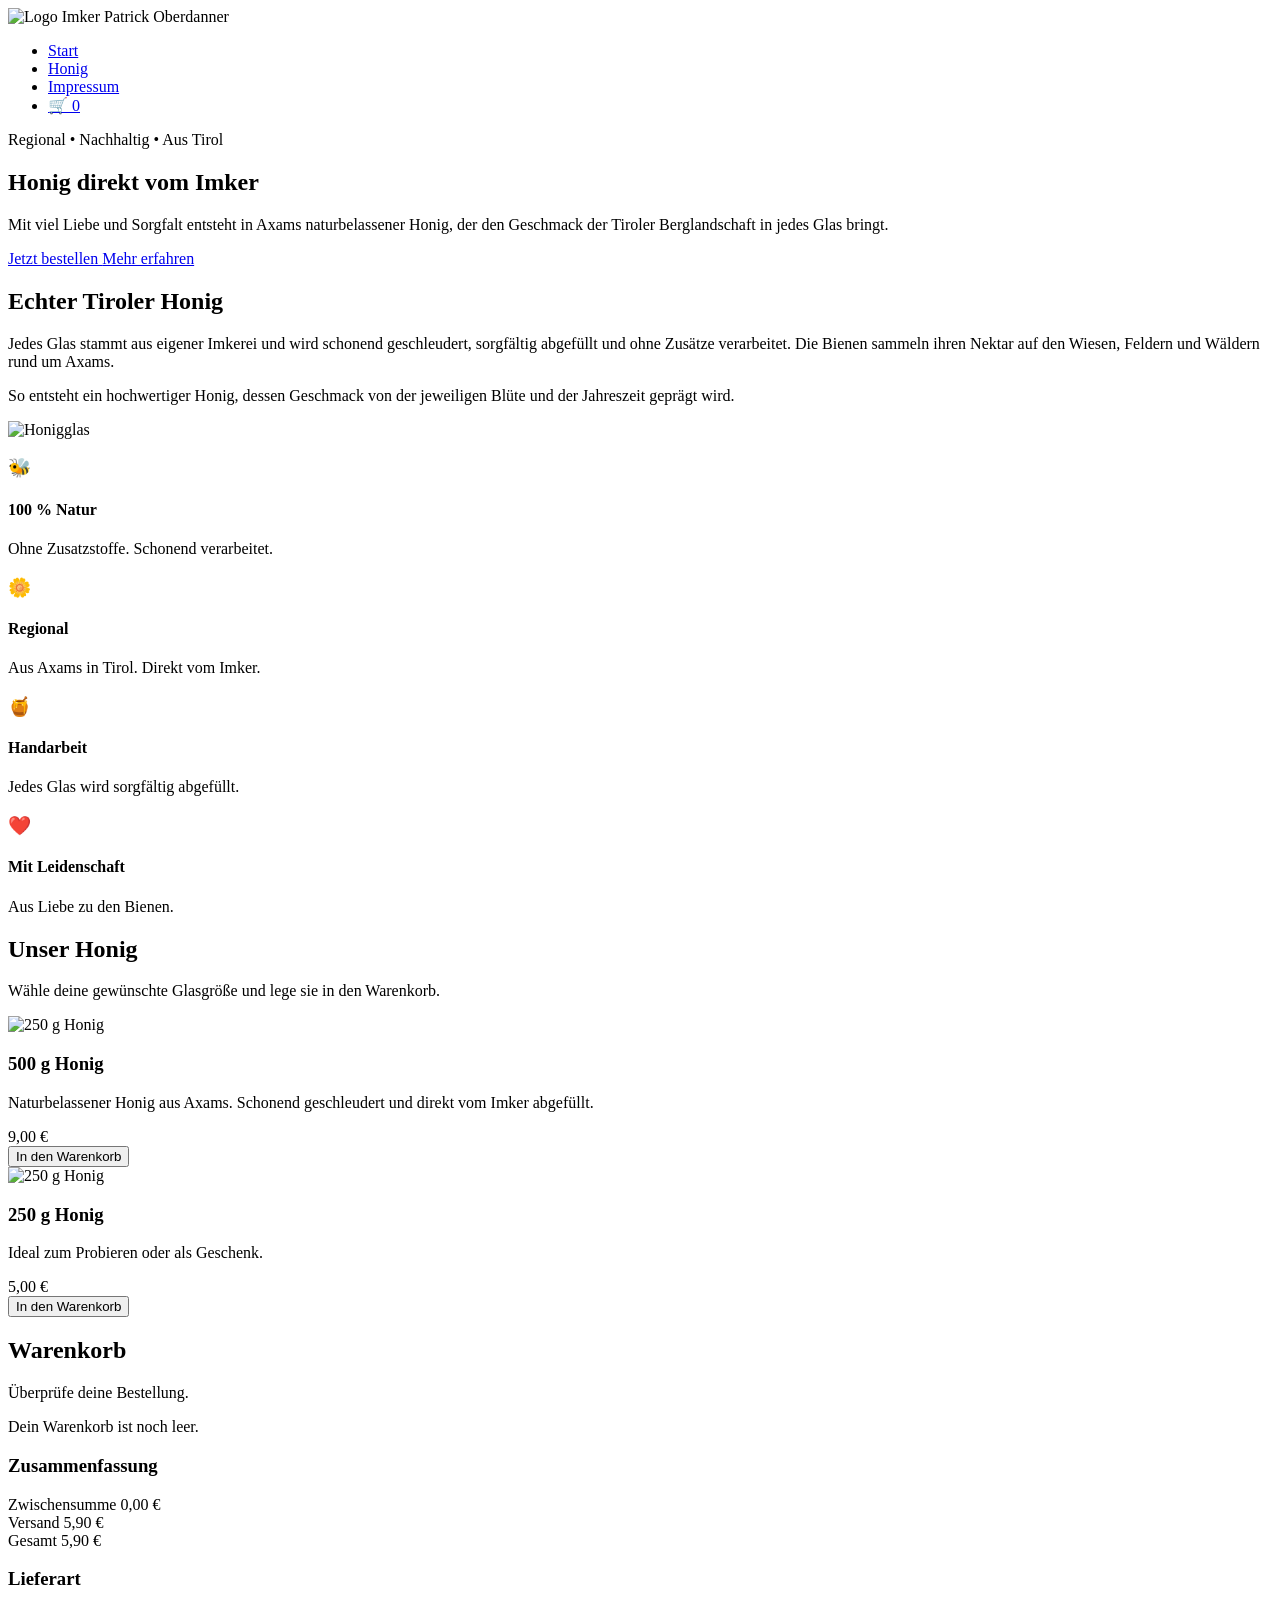
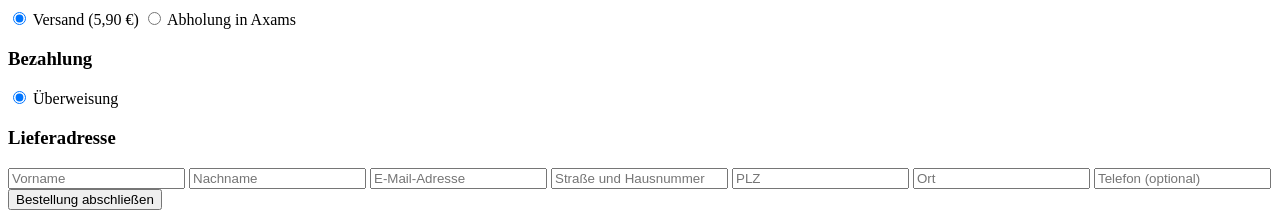
==== index.html @ cc9adbf2 "Create index.html" ====
<!DOCTYPE html>
<html lang="de">

<head>

    <meta charset="UTF-8">
    <meta name="viewport" content="width=device-width, initial-scale=1.0">

    <title>Imker Patrick Oberdanner | Regionaler Honig aus Axams</title>

    <meta name="description"
        content="Regional produzierter Honig aus Axams in Tirol. Direkt vom Imker Patrick Oberdanner. Frühtracht, Sommerhonig und saisonale Spezialitäten.">

    <meta name="keywords" content="Honig Tirol, Imker Axams, Honig kaufen, Regionaler Honig, Imker Patrick Oberdanner">

    <meta name="author" content="Patrick Oberdanner">

    <meta property="og:title" content="Imker Patrick Oberdanner">

    <meta property="og:description" content="Regionaler Honig aus Tirol">

    <meta property="og:type" content="website">

    <meta property="og:image" content="img/social.jpg">

    <meta property="og:url" content="https://www.deine-domain.at">

    <link rel="preconnect" href="https://fonts.googleapis.com">

    <link rel="preconnect" href="https://fonts.gstatic.com" crossorigin>

    <link
        href="https://fonts.googleapis.com/css2?family=Playfair+Display:wght@600;700&family=Inter:wght@300;400;500;600&display=swap"
        rel="stylesheet">

    <link rel="stylesheet" href="css/style.css">

    <link rel="icon" href="img/favicon.png">

</head>

<script src="js/app.js"></script>

<body>
    <script src="js/app.js"></script>

    <header class="header">

        <nav class="navbar">

            <div class="logo">

                <img src="img/Dummyimage.jpeg" alt="Logo">

                <span>Imker Patrick Oberdanner</span>

            </div>

            <ul class="nav-links">

                <li><a href="#home" class="jumper" >Start</a></li>

                <li><a href="#products" class="jumper">Honig</a></li>
                <li><a href="impressum.html" class="jumper">Impressum</a></li> 

                <li>

                    <a class="cart-button" href="#cart">

                        🛒

                        <span id="cartCount">
                            0
                        </span>

                    </a>

                </li>

            </ul>

        </nav>

    </header>

    <section id="home" class="hero">

        <div class="hero-overlay">

            <div class="hero-content">

                <p class="hero-subtitle">

                    Regional • Nachhaltig • Aus Tirol

                </p>

                <h1>

                    Honig direkt vom Imker

                </h1>

                <p class="hero-text">

                    Mit viel Liebe und Sorgfalt entsteht in Axams naturbelassener Honig,
                    der den Geschmack der Tiroler Berglandschaft in jedes Glas bringt.

                </p>

                <div class="hero-buttons">

                    <a href="#products" class="btn-primary">

                        Jetzt bestellen

                    </a>

                    <a href="#real" class="btn-secondary">

                        Mehr erfahren

                    </a>

                </div>

            </div>

        </div>

    </section>

    <section class="intro" id="real">

        <div class="container">

            <div class="intro-grid">

                <div>

                    <h2>

                        Echter Tiroler Honig

                    </h2>

                    <p>

                        Jedes Glas stammt aus eigener Imkerei und wird schonend geschleudert,
                        sorgfältig abgefüllt und ohne Zusätze verarbeitet.

                        Die Bienen sammeln ihren Nektar auf den Wiesen,
                        Feldern und Wäldern rund um Axams.

                    </p>

                    <p>

                        So entsteht ein hochwertiger Honig,
                        dessen Geschmack von der jeweiligen Blüte und der Jahreszeit geprägt wird.

                    </p>

                </div>

                <div class="intro-image">

                    <img src="img/Dummyimage.jpeg" alt="Honigglas">

                </div>

            </div>

        </div>

    </section>

    <section class="facts">

        <div class="container">

            <div class="fact-grid">

                <div class="fact-card">

                    <h3>

                        🐝

                    </h3>

                    <h4>

                        100 % Natur

                    </h4>

                    <p>

                        Ohne Zusatzstoffe.

                        Schonend verarbeitet.

                    </p>

                </div>

                <div class="fact-card">

                    <h3>

                        🌼

                    </h3>

                    <h4>

                        Regional

                    </h4>

                    <p>

                        Aus Axams in Tirol.

                        Direkt vom Imker.

                    </p>

                </div>

                <div class="fact-card">

                    <h3>

                        🍯

                    </h3>

                    <h4>

                        Handarbeit

                    </h4>

                    <p>

                        Jedes Glas wird sorgfältig abgefüllt.

                    </p>

                </div>

                <div class="fact-card">

                    <h3>

                        ❤️

                    </h3>

                    <h4>

                        Mit Leidenschaft

                    </h4>

                    <p>

                        Aus Liebe zu den Bienen.

                    </p>

                </div>

            </div>

        </div>

    </section>

    <!-- ===========================================================
     PRODUKTE
=========================================================== -->

    <section id="products" class="products">

        <div class="container">

            <h2>

                Unser Honig

            </h2>

            <p class="section-intro">

                Wähle deine gewünschte Glasgröße und lege sie in den Warenkorb.

            </p>

            <div class="product-grid">
                <!-- ==========================
             Produkt 500 g
        =========================== -->

                <article class="product-card">

                    <div class="product-image">

                        <img src="img/Dummyimage.jpeg" alt="250 g Honig">

                    </div>

                    <div class="product-content">

                        <h3>500 g Honig</h3>

                        <p class="product-description">
                            Naturbelassener Honig aus Axams.
                            Schonend geschleudert und direkt vom Imker abgefüllt.
                        </p>

                        <div class="product-price">

                            <span class="price">
                                9,00 €
                            </span>

                        </div>

                        <button class="add-to-cart" data-name="Honig 500 g" data-price="8.50">

                            In den Warenkorb

                        </button>

                    </div>

                </article>


                <!-- ==========================
             Produkt 250 g
        =========================== -->

                <article class="product-card">

                    <div class="product-image">

                        <img src="img/Dummyimage.jpeg" alt="250 g Honig">

                    </div>

                    <div class="product-content">

                        <h3>250 g Honig</h3>

                        <p class="product-description">
                            Ideal zum Probieren oder als Geschenk.
                        </p>

                        <div class="product-price">

                            <span class="price">

                                5,00 €

                            </span>

                        </div>

                        <button class="add-to-cart" data-name="Honig 250 g" data-price="5.20">

                            In den Warenkorb

                        </button>

                    </div>

                </article>

            </div>

        </div>

    </section>


    <!-- ===========================================================
     WARENKORB
=========================================================== -->

    <section id="cart" class="cart-section">

        <div class="container">

            <h2>

                Warenkorb

            </h2>

            <p class="section-intro">

                Überprüfe deine Bestellung.

            </p>

            <div class="cart-wrapper">

                <div class="cart-items" id="cartItems">

                    <p class="empty-cart">

                        Dein Warenkorb ist noch leer.

                    </p>

                </div>


                <div class="cart-summary">

                    <h3>

                        Zusammenfassung

                    </h3>

                    <div class="summary-row">

                        <span>

                            Zwischensumme

                        </span>

                        <span id="subtotal">

                            0,00 €

                        </span>

                    </div>

                    <div class="summary-row">

                        <span>

                            Versand

                        </span>

                        <span id="shipping">

                            5,90 €

                        </span>

                    </div>

                    <div class="summary-row total">

                        <span>

                            Gesamt

                        </span>

                        <span id="total">

                            5,90 €

                        </span>

                    </div>

                    <div class="shipping-option">

                        <h3>

                            Lieferart

                        </h3>

                        <label>

                            <input type="radio" name="delivery" value="shipping" checked>

                            Versand (5,90 €)

                        </label>

                        <label>

                            <input type="radio" name="delivery" value="pickup">

                            Abholung in Axams

                        </label>

                    </div>

                    <div class="payment-option">

                        <h3>

                            Bezahlung

                        </h3>

                        <label>

                            <input type="radio" name="payment" value="banktransfer" checked>

                            Überweisung

                        </label>
                    </div>

                    </p>

                </div>

            </div>

        </div>

        </div>

    </section>

    <section id="checkout" class="checkout-section">

        <div class="container">

            <div class="checkout-grid">


                <!-- Kundendaten -->

                <div class="checkout-form">

                    <h3>
                        Lieferadresse
                    </h3>


                    <form id="orderForm" action="https://formspree.io/f/mbdnwdbd" method="POST">

                        
                        <input type="text" name="firstname" placeholder="Vorname" required>


                        <input type="text" name="lastname" placeholder="Nachname" required>


                        <input type="email" name="email" placeholder="E-Mail-Adresse" required>


                        <input type="text" name="street" placeholder="Straße und Hausnummer" required>


                        <input type="text" name="zip" placeholder="PLZ" required>


                        <input type="text" name="city" placeholder="Ort" required>


                        <input type="tel" name="phone" placeholder="Telefon (optional)">

                        <input type="hidden" id="orderData" name="order">

                        <input type="hidden" id="orderTotal" name="total">

                        <input type="hidden" id="orderPayment" name="OrderPayment">

                        <input type="hidden" id="orderShipping" name="OrderShipping">

                        <button type="submit" id="checkoutButton" class="checkout-button">

                            Bestellung abschließen

                        </button>

                    </form>

                </div>

            </div>

        </div>

    </section>
</body>
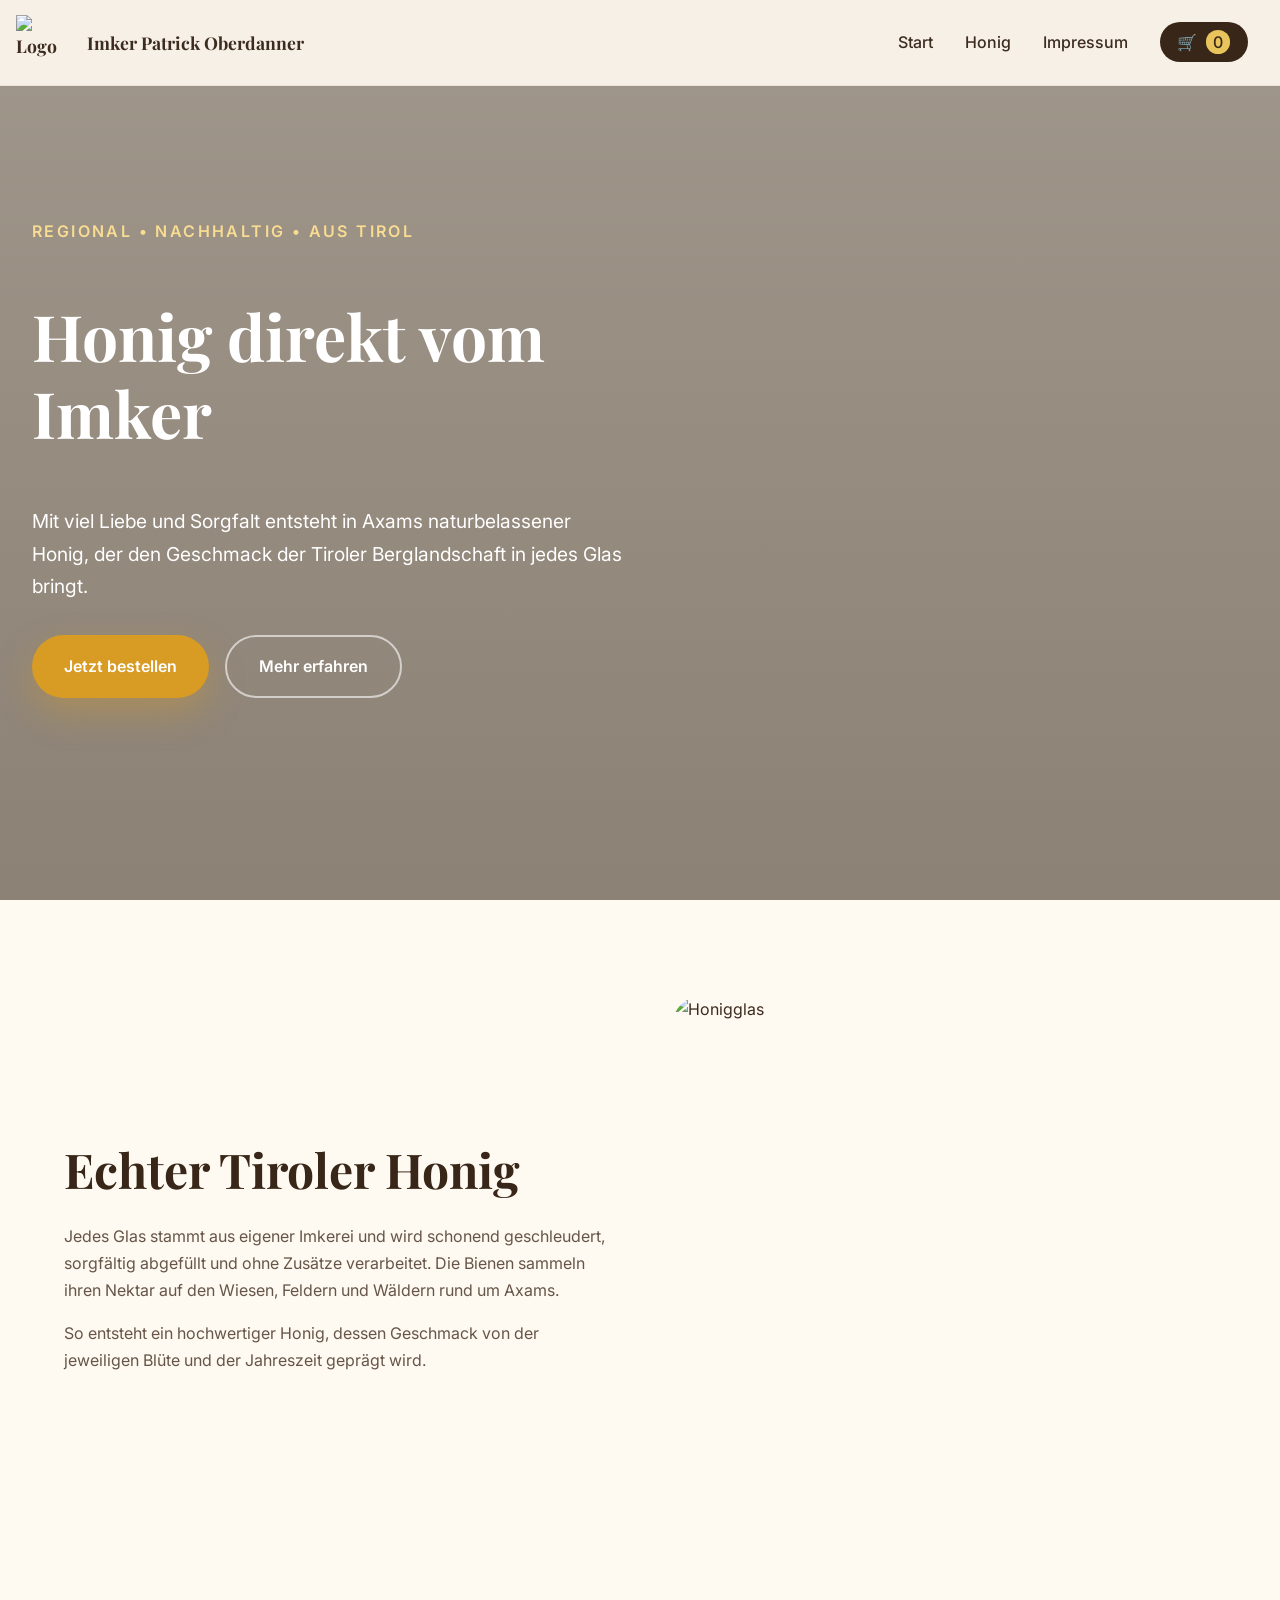
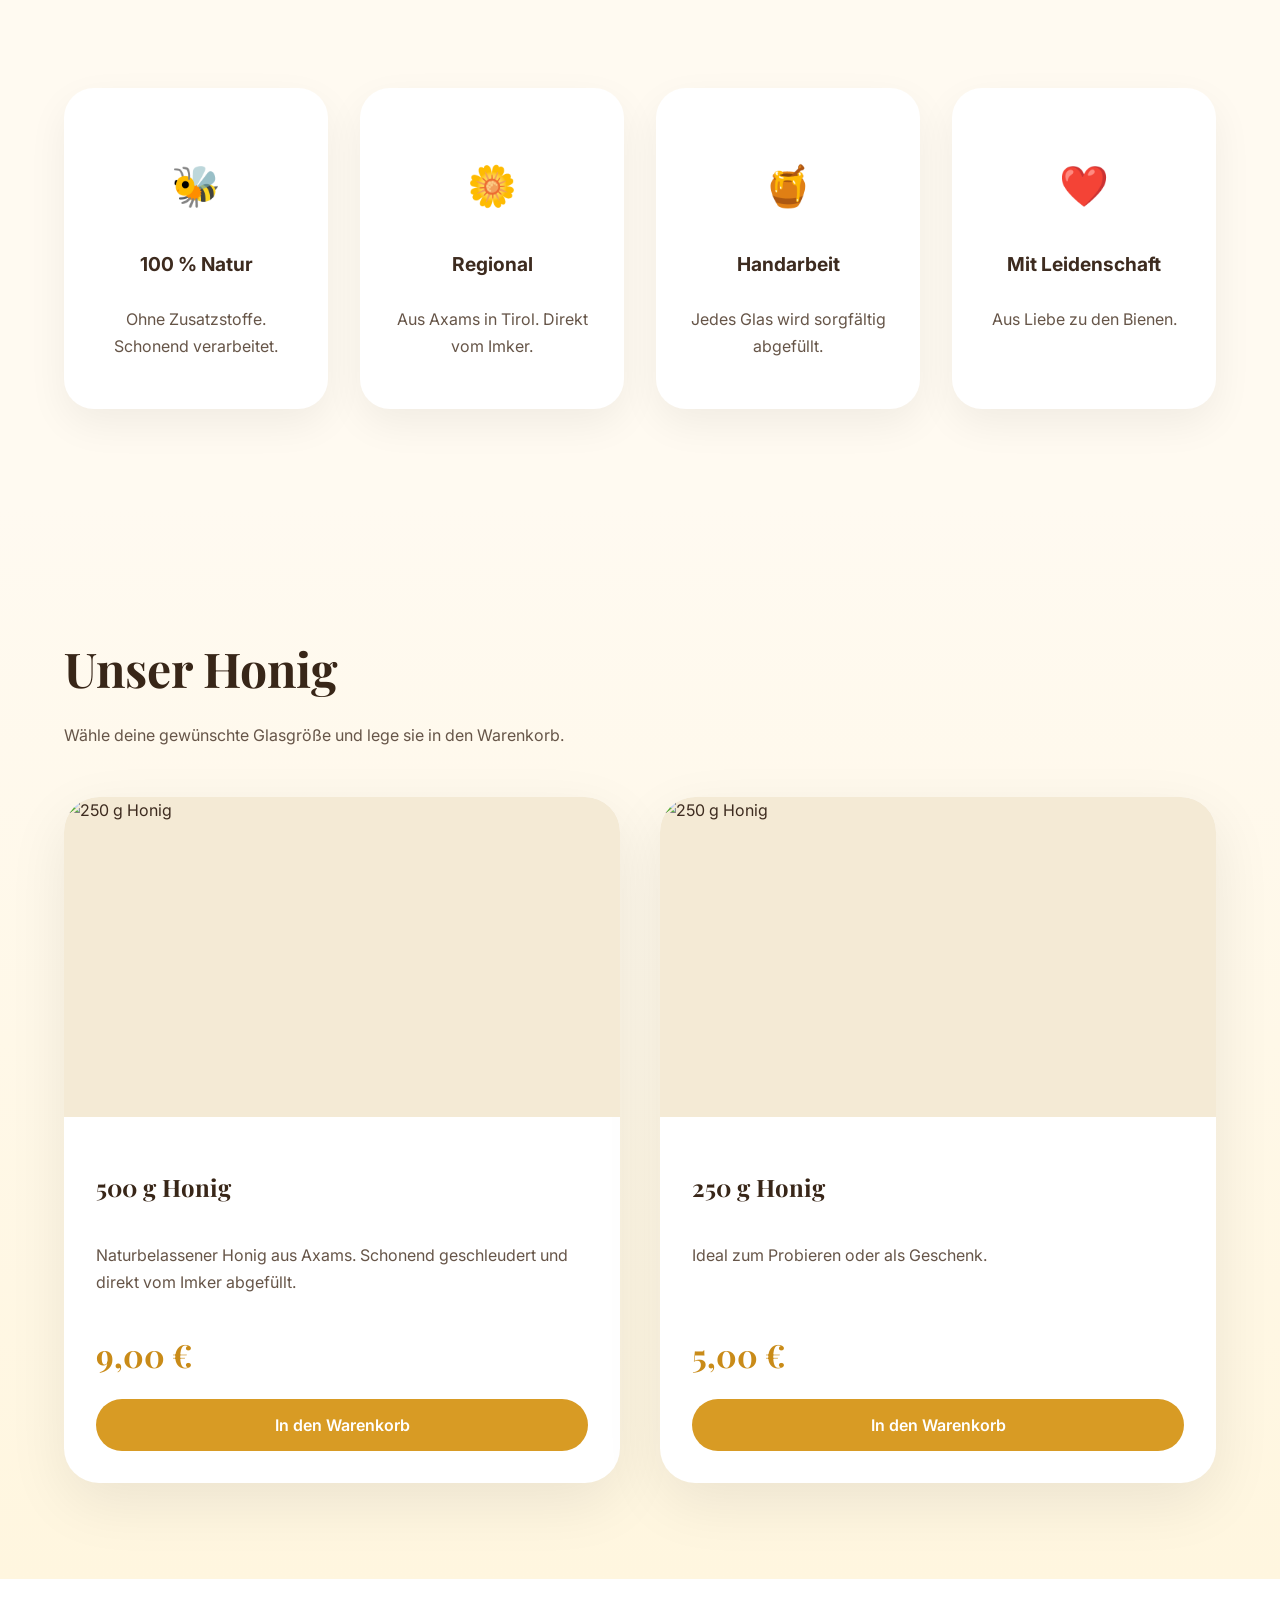
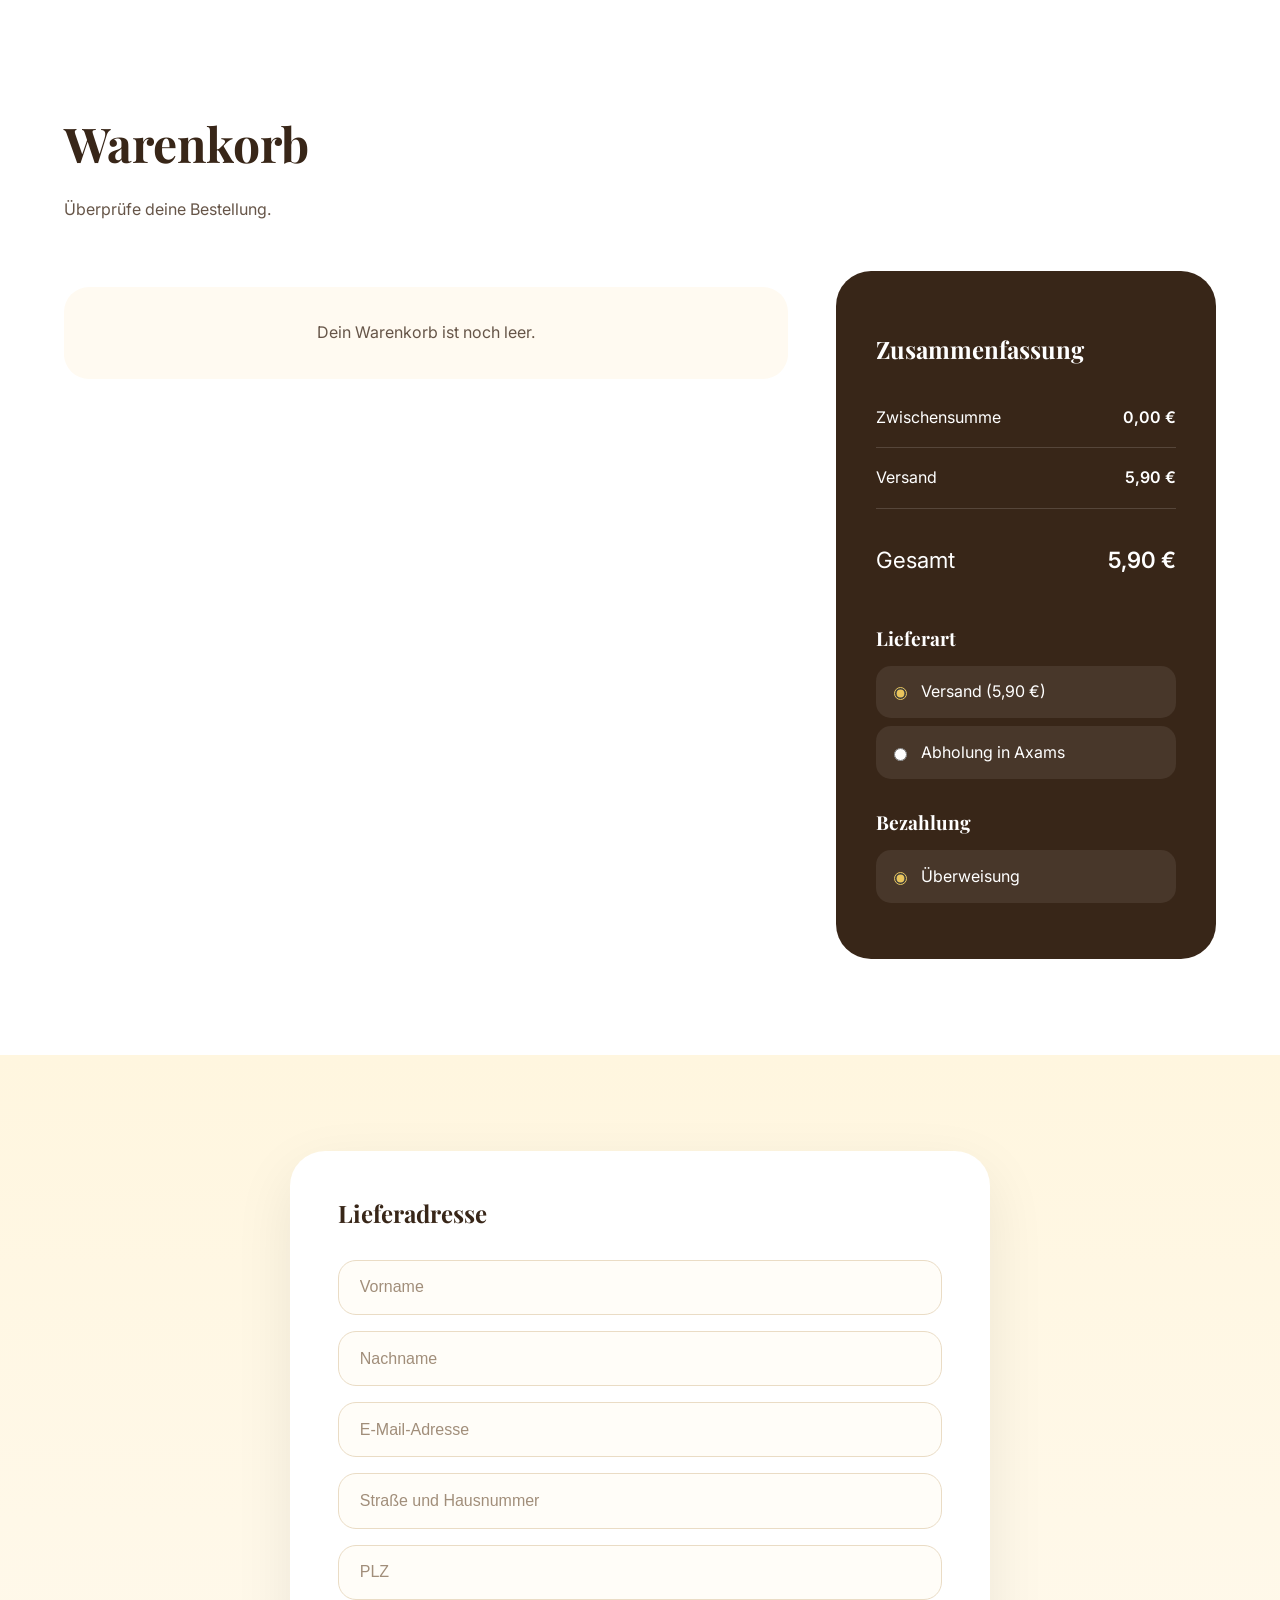
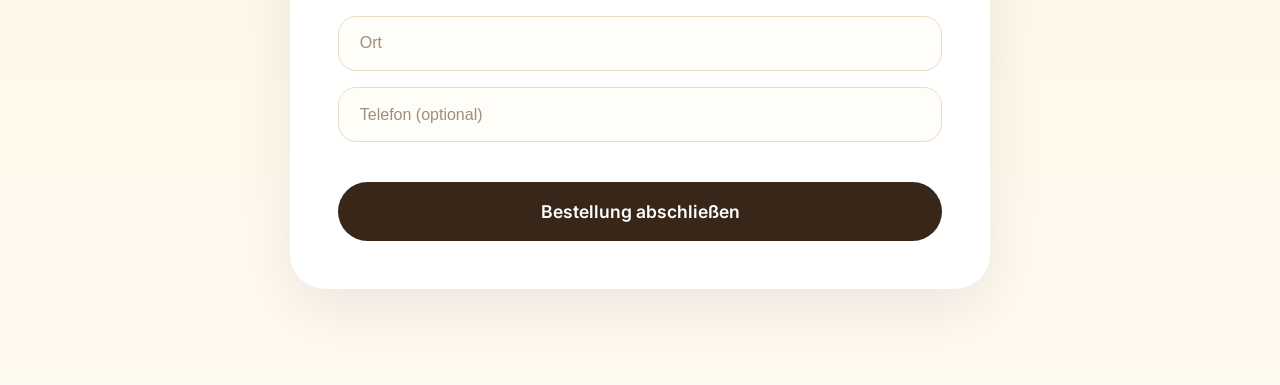
==== commit b87b65e0: "Update index.html" ====
--- a/index.html
+++ b/index.html
@@ -21,7 +21,7 @@
 
     <meta property="og:type" content="website">
 
-    <meta property="og:image" content="img/social.jpg">
+    <meta property="og:image" content="social.jpg">
 
     <meta property="og:url" content="https://www.deine-domain.at">
 
@@ -33,16 +33,14 @@
         href="https://fonts.googleapis.com/css2?family=Playfair+Display:wght@600;700&family=Inter:wght@300;400;500;600&display=swap"
         rel="stylesheet">
 
-    <link rel="stylesheet" href="css/style.css">
-
-    <link rel="icon" href="img/favicon.png">
+    <link rel="stylesheet" href="style.css">
+
+    <link rel="icon" href="favicon.png">
 
 </head>
-
-<script src="js/app.js"></script>
-
+    
 <body>
-    <script src="js/app.js"></script>
+    <script src="app.js"></script>
 
     <header class="header">
 
@@ -50,7 +48,7 @@
 
             <div class="logo">
 
-                <img src="img/Dummyimage.jpeg" alt="Logo">
+                <img src="Dummyimage.jpeg" alt="Logo">
 
                 <span>Imker Patrick Oberdanner</span>
 
@@ -165,7 +163,7 @@
 
                 <div class="intro-image">
 
-                    <img src="img/Dummyimage.jpeg" alt="Honigglas">
+                    <img src="Dummyimage.jpeg" alt="Honigglas">
 
                 </div>
 
@@ -308,7 +306,7 @@
 
                     <div class="product-image">
 
-                        <img src="img/Dummyimage.jpeg" alt="250 g Honig">
+                        <img src="Dummyimage.jpeg" alt="250 g Honig">
 
                     </div>
 
@@ -348,7 +346,7 @@
 
                     <div class="product-image">
 
-                        <img src="img/Dummyimage.jpeg" alt="250 g Honig">
+                        <img src="Dummyimage.jpeg" alt="250 g Honig">
 
                     </div>
 
--- a/style.css
+++ b/style.css
@@ -0,0 +1,1940 @@
+/* ==========================================================
+   IMKER PATRICK OBERDANNER
+   Premium Honey Design
+========================================================== */
+
+
+/* ==========================
+   RESET
+========================== */
+
+*,
+*::before,
+*::after {
+    box-sizing: border-box;
+}
+
+
+html {
+    scroll-behavior: smooth;
+}
+
+
+body {
+
+    margin:0;
+
+    background:#fffaf1;
+
+    color:#3d2b1f;
+
+    font-family:"Inter", sans-serif;
+
+    line-height:1.7;
+
+}
+
+
+
+img {
+
+    max-width:100%;
+
+    display:block;
+
+}
+
+
+
+button {
+
+    font-family:inherit;
+
+}
+
+
+
+a {
+
+    color:inherit;
+
+    text-decoration:none;
+
+}
+
+
+
+/* ==========================
+   CONTAINER
+========================== */
+
+
+.container {
+
+    width:min(1200px, 90%);
+
+    margin:auto;
+
+}
+
+
+
+/* ==========================
+   TYPOGRAPHY
+========================== */
+
+
+h1,
+h2,
+h3 {
+
+    font-family:
+    "Playfair Display",
+    serif;
+
+    color:#382618;
+
+    line-height:1.2;
+
+}
+
+
+h1 {
+
+    font-size:
+    clamp(2.8rem,5vw,5rem);
+
+}
+
+
+
+h2 {
+
+    font-size:
+    clamp(2rem,4vw,3rem);
+
+    margin-bottom:1.5rem;
+
+}
+
+
+
+h3 {
+
+    font-size:1.5rem;
+
+}
+
+
+
+p {
+
+    color:#665548;
+
+}
+
+
+
+/* ==========================
+   HEADER
+========================== */
+
+
+.header {
+
+    position:fixed;
+
+    top:0;
+
+    left:0;
+
+    right:0;
+
+    z-index:1000;
+
+
+    background:
+    rgba(255,250,241,.9);
+
+
+    backdrop-filter:
+    blur(12px);
+
+
+    border-bottom:
+    1px solid rgba(0,0,0,.05);
+
+}
+
+
+
+.navbar {
+
+    height:85px;
+
+    display:flex;
+
+    justify-content:space-between;
+
+    align-items:center;
+
+}
+
+
+
+.logo {
+
+    display:flex;
+
+    align-items:center;
+
+    gap:1rem;
+
+    font-family:
+    "Playfair Display",
+    serif;
+
+    font-weight:700;
+
+    font-size:1.1rem;
+
+    padding-left: 1rem;
+
+}
+
+
+
+.logo img {
+
+    width:55px;
+
+    height:55px;
+
+    object-fit:contain;
+
+}
+
+
+
+.nav-links {
+
+    list-style:none;
+
+    display:flex;
+
+    align-items:center;
+
+    gap:2rem;
+
+    padding-right:2rem;
+
+}
+
+
+
+.nav-links a {
+
+    transition:.25s;
+
+    font-weight:500;
+
+}
+
+
+
+.nav-links a:hover {
+
+    color:#c98b18;
+
+}
+
+
+
+/* Warenkorb oben */
+
+
+.cart-button {
+
+    background:#382618;
+
+    color:white!important;
+
+    padding:.6rem 1.1rem;
+
+    border-radius:999px;
+
+}
+
+
+
+#cartCount {
+
+    background:#e9c45d;
+
+    color:#382618;
+
+    padding:.1rem .45rem;
+
+    border-radius:50%;
+
+    margin-left:.3rem;
+
+}
+
+
+
+/* ==========================
+   HERO
+========================== */
+
+
+.hero {
+
+    min-height:100vh;
+
+    display:flex;
+
+    align-items:center;
+
+
+    background:
+
+    linear-gradient(
+        rgba(45,30,15,.45),
+        rgba(45,30,15,.55)
+    ),
+
+    url("../img/Dummyimage.jpeg");
+
+
+    background-size:cover;
+
+    background-position:center;
+
+
+}
+
+
+
+.hero-content {
+
+    max-width:700px;
+
+    padding-top:90px;
+
+}
+
+
+
+.hero-subtitle {
+
+    color:#f8dc91;
+
+    text-transform:uppercase;
+
+    letter-spacing:.15em;
+
+    font-weight:600;
+
+}
+
+
+
+.hero h1 {
+
+    color:white;
+
+}
+
+
+
+.hero-text {
+
+    color:white;
+
+    font-size:1.2rem;
+
+    max-width:600px;
+
+}
+
+
+
+.hero-buttons {
+
+    display:flex;
+
+    gap:1rem;
+
+    margin-top:2rem;
+
+    flex-wrap:wrap;
+
+}
+
+
+
+/* ==========================
+   BUTTONS
+========================== */
+
+
+.btn-primary,
+.btn-secondary {
+
+
+    display:inline-flex;
+
+    justify-content:center;
+
+    align-items:center;
+
+
+    padding:1rem 2rem;
+
+
+    border-radius:999px;
+
+
+    font-weight:600;
+
+
+    transition:.3s;
+
+
+}
+
+
+
+.btn-primary {
+
+
+    background:#d89b24;
+
+    color:white;
+
+
+    box-shadow:
+
+    0 15px 35px rgba(216,155,36,.35);
+
+
+}
+
+
+
+.btn-primary:hover {
+
+
+    transform:translateY(-3px);
+
+    background:#b77d13;
+
+
+}
+
+
+
+.btn-secondary {
+
+
+    color:white;
+
+    border:
+
+    2px solid rgba(255,255,255,.6);
+
+
+}
+
+
+
+.btn-secondary:hover {
+
+
+    background:white;
+
+    color:#382618;
+
+
+}
+
+
+
+/* ==========================
+   SECTIONS
+========================== */
+
+
+.intro,
+.facts,
+.products,
+.cart-section,
+.checkout-section {
+
+
+    padding:6rem 0;
+
+
+}
+
+
+
+/* ==========================
+   INTRO
+========================== */
+
+
+.intro-grid {
+
+
+    display:grid;
+
+
+    grid-template-columns:
+
+    repeat(auto-fit,minmax(320px,1fr));
+
+
+    gap:4rem;
+
+
+    align-items:center;
+
+
+}
+
+
+
+.intro-image {
+
+
+    height:500px;
+
+
+    border-radius:30px;
+
+
+    overflow:hidden;
+
+
+}
+
+
+
+.intro-image img {
+
+
+    width:100%;
+
+    height:100%;
+
+    object-fit:cover;
+
+
+}
+
+
+
+/* ==========================
+   FACT CARDS
+========================== */
+
+
+.fact-grid {
+
+
+    display:grid;
+
+
+    grid-template-columns:
+
+    repeat(auto-fit,minmax(220px,1fr));
+
+
+    gap:2rem;
+
+
+}
+
+
+
+.fact-card {
+
+
+    background:white;
+
+
+    padding:2rem;
+
+
+    text-align:center;
+
+
+    border-radius:30px;
+
+
+    box-shadow:
+
+    0 15px 40px rgba(0,0,0,.06);
+
+
+    transition:.3s;
+
+
+}
+
+
+
+.fact-card:hover {
+
+
+    transform:translateY(-8px);
+
+
+}
+
+
+
+.fact-card h3 {
+
+
+    font-size:2.5rem;
+
+
+}
+
+
+
+.fact-card h4 {
+
+
+    font-size:1.2rem;
+
+
+}
+/* ==========================================================
+   PRODUKTE
+========================================================== */
+
+
+.products {
+
+    background:
+    linear-gradient(
+        180deg,
+        #fffaf1,
+        #fff6df
+    );
+
+}
+
+
+
+.section-intro {
+
+    max-width:650px;
+
+    margin-bottom:3rem;
+
+}
+
+
+
+.product-grid {
+
+
+    display:grid;
+
+
+    grid-template-columns:
+
+    repeat(auto-fit,minmax(280px,1fr));
+
+
+    gap:2.5rem;
+
+
+}
+
+
+
+.product-card {
+
+
+    background:white;
+
+
+    border-radius:35px;
+
+
+    overflow:hidden;
+
+
+    box-shadow:
+
+
+    0 20px 60px rgba(0,0,0,.08);
+
+
+    transition:.35s;
+
+
+    display:flex;
+
+
+    flex-direction:column;
+
+
+}
+
+
+
+.product-card:hover {
+
+
+    transform:translateY(-10px);
+
+
+    box-shadow:
+
+
+    0 30px 70px rgba(0,0,0,.12);
+
+
+}
+
+
+
+/*
+   Wichtig:
+   Egal ob Hochformat,
+   Querformat oder riesiges Bild:
+   alle Produktbilder sehen gleich aus.
+*/
+
+
+.product-image {
+
+
+    height:320px;
+
+
+    overflow:hidden;
+
+
+    position:relative;
+
+
+    background:#f4ead5;
+
+
+}
+
+
+
+.product-image img {
+
+
+    width:100%;
+
+
+    height:100%;
+
+
+    object-fit:cover;
+
+
+    transition:.5s;
+
+
+}
+
+
+
+.product-card:hover .product-image img {
+
+
+    transform:scale(1.05);
+
+
+}
+
+
+
+
+.product-content {
+
+
+    padding:2rem;
+
+
+    display:flex;
+
+
+    flex-direction:column;
+
+
+    flex:1;
+
+
+}
+
+
+
+.product-description {
+
+
+    flex-grow:1;
+
+
+}
+
+
+
+.product-price {
+
+
+    margin:1rem 0;
+
+
+}
+
+
+
+.price {
+
+
+    font-size:2rem;
+
+
+    font-family:
+    "Playfair Display",
+    serif;
+
+
+    color:#c98b18;
+
+
+    font-weight:700;
+
+
+}
+
+
+
+/* Warenkorb Button */
+
+
+.add-to-cart {
+
+
+    border:none;
+
+
+    cursor:pointer;
+
+
+    padding:1rem;
+
+
+    border-radius:999px;
+
+
+    background:#d89b24;
+
+
+    color:white;
+
+
+    font-size:1rem;
+
+
+    font-weight:600;
+
+
+    transition:.3s;
+
+
+}
+
+
+
+.add-to-cart:hover {
+
+
+    background:#b77d13;
+
+
+    transform:translateY(-3px);
+
+
+}
+
+
+
+/* ==========================================================
+   WARENKORB
+========================================================== */
+
+
+.cart-section {
+
+
+    background:#fff;
+
+
+}
+
+
+
+.cart-wrapper {
+
+
+    display:grid;
+
+
+    grid-template-columns:
+
+
+    minmax(300px,1fr)
+
+    380px;
+
+
+    gap:3rem;
+
+
+    align-items:start;
+
+
+}
+
+
+
+/* Artikel-Liste */
+
+
+.cart-items {
+
+
+    display:flex;
+
+
+    flex-direction:column;
+
+
+    gap:1rem;
+
+
+}
+
+
+
+.empty-cart {
+
+
+    background:#fffaf1;
+
+
+    padding:2rem;
+
+
+    border-radius:25px;
+
+
+    text-align:center;
+
+
+}
+
+
+
+
+.cart-item {
+
+
+    background:white;
+
+
+    border-radius:25px;
+
+
+    padding:1.5rem;
+
+
+    display:flex;
+
+
+    justify-content:space-between;
+
+
+    align-items:center;
+
+
+    box-shadow:
+
+
+    0 10px 30px rgba(0,0,0,.06);
+
+
+}
+
+
+
+.cart-item-info h4 {
+
+
+    margin:0;
+
+
+    font-family:
+    "Playfair Display",
+    serif;
+
+
+}
+
+
+
+.cart-item-info p {
+
+
+    margin:.3rem 0 0;
+
+
+    color:#c98b18;
+
+
+    font-weight:600;
+
+
+}
+
+
+
+/* Mengen Buttons */
+
+
+.cart-controls {
+
+
+    display:flex;
+
+
+    align-items:center;
+
+
+    gap:.6rem;
+
+
+}
+
+
+
+.cart-controls button {
+
+
+    width:38px;
+
+
+    height:38px;
+
+
+    border:none;
+
+
+    border-radius:50%;
+
+
+    background:#f4d77b;
+
+
+    cursor:pointer;
+
+
+    font-size:1.2rem;
+
+
+    transition:.2s;
+
+
+}
+
+
+
+.cart-controls button:hover {
+
+
+    transform:scale(1.1);
+
+
+}
+
+
+
+.cart-controls .remove {
+
+
+    background:#f1e8dd;
+
+
+}
+
+
+
+/* ==========================================================
+   WARENKORB ZUSAMMENFASSUNG
+========================================================== */
+
+
+.cart-summary {
+
+
+    background:#382618;
+
+
+    color:white;
+
+
+    border-radius:35px;
+
+
+    padding:2.5rem;
+
+
+    position:sticky;
+
+
+    top:110px;
+
+
+}
+
+
+
+.cart-summary h3 {
+
+
+    color:white;
+
+
+}
+
+
+
+.summary-row {
+
+
+    display:flex;
+
+
+    justify-content:space-between;
+
+
+    padding:1rem 0;
+
+
+    border-bottom:
+
+
+    1px solid rgba(255,255,255,.15);
+
+
+}
+
+
+
+.summary-row span:last-child {
+
+
+    font-weight:600;
+
+
+}
+
+
+
+.summary-row.total {
+
+
+    font-size:1.4rem;
+
+
+    margin-top:1rem;
+
+
+    border:none;
+
+
+}
+
+
+
+/* ==========================================================
+   LIEFERUNG & ZAHLUNG
+========================================================== */
+
+
+.shipping-option,
+.payment-option {
+
+
+    margin-top:2rem;
+
+
+}
+
+
+
+.shipping-option h3,
+.payment-option h3 {
+
+
+    font-size:1.2rem;
+
+
+    margin-bottom:1rem;
+
+
+}
+
+
+
+.shipping-option label,
+.payment-option label {
+
+
+    display:flex;
+
+
+    align-items:center;
+
+
+    gap:.7rem;
+
+
+    padding:.8rem;
+
+
+    background:
+
+    rgba(255,255,255,.08);
+
+
+    border-radius:15px;
+
+
+    margin-bottom:.5rem;
+
+
+    cursor:pointer;
+
+
+    transition:.2s;
+
+
+}
+
+
+
+.shipping-option label:hover,
+.payment-option label:hover {
+
+
+    background:
+
+    rgba(255,255,255,.15);
+
+
+}
+
+
+
+.shipping-option input,
+.payment-option input {
+
+
+    accent-color:#e9c45d;
+
+
+}
+
+/* ==========================================================
+   CHECKOUT
+========================================================== */
+
+
+.checkout-section {
+
+
+    background:
+
+    linear-gradient(
+        180deg,
+        #fff6df,
+        #fffaf1
+    );
+
+
+}
+
+
+
+.checkout-grid {
+
+
+    display:grid;
+
+
+    grid-template-columns:
+
+
+    minmax(300px,700px);
+
+
+    justify-content:center;
+
+
+}
+
+
+
+.checkout-form {
+
+
+    background:white;
+
+
+    padding:3rem;
+
+
+    border-radius:35px;
+
+
+    box-shadow:
+
+
+    0 20px 60px rgba(0,0,0,.08);
+
+
+}
+
+
+
+.checkout-form h3 {
+
+
+    margin-top:0;
+
+
+    margin-bottom:2rem;
+
+
+}
+
+
+
+/* ==========================
+   INPUTS
+========================== */
+
+
+.checkout-form input[type="text"],
+.checkout-form input[type="email"],
+.checkout-form input[type="tel"] {
+
+
+    width:100%;
+
+
+    padding:1.1rem 1.3rem;
+
+
+    border-radius:18px;
+
+
+    border:
+
+
+    1px solid #eadcc5;
+
+
+    background:#fffdf8;
+
+
+    font-size:1rem;
+
+
+    margin-bottom:1rem;
+
+
+    transition:.25s;
+
+
+}
+
+
+
+.checkout-form input:focus {
+
+
+    outline:none;
+
+
+    border-color:#d89b24;
+
+
+    background:white;
+
+
+    box-shadow:
+
+
+    0 0 0 4px rgba(216,155,36,.15);
+
+
+}
+
+
+
+.checkout-form input::placeholder {
+
+
+    color:#a18e7a;
+
+
+}
+
+
+
+/* ==========================
+   ABSENDEN
+========================== */
+
+
+.checkout-button {
+
+
+    width:100%;
+
+
+    margin-top:1.5rem;
+
+
+    padding:1.2rem;
+
+
+    border:none;
+
+
+    border-radius:999px;
+
+
+    background:#382618;
+
+
+    color:white;
+
+
+    font-size:1.1rem;
+
+
+    font-weight:600;
+
+
+    cursor:pointer;
+
+
+    transition:.3s;
+
+
+}
+
+.jumper {
+    display:flex;
+}
+
+
+.checkout-button:hover {
+
+
+    background:#5b3c20;
+
+
+    transform:translateY(-3px);
+
+
+}
+
+
+
+/* ==========================================================
+   PAYPAL
+========================================================== */
+
+
+#paypal-button-container {
+
+
+    margin-top:2rem;
+
+
+}
+
+
+
+.paypal-placeholder {
+
+
+    background:#fff6df;
+
+
+    border-radius:20px;
+
+
+    padding:1rem;
+
+
+    text-align:center;
+
+
+    margin-top:1rem;
+
+
+}
+
+
+
+.paypal-placeholder img {
+
+
+    width:120px;
+
+
+    margin:auto;
+
+
+}
+
+
+
+
+
+/* ==========================================================
+   CART NOTIFICATION
+========================================================== */
+
+
+.cart-notification {
+
+
+    position:fixed;
+
+
+    bottom:30px;
+
+
+    right:30px;
+
+
+    background:#382618;
+
+
+    color:white;
+
+
+    padding:1rem 1.5rem;
+
+
+    border-radius:999px;
+
+
+    transform:
+
+
+    translateY(120px);
+
+
+    opacity:0;
+
+
+    transition:.3s;
+
+
+    z-index:3000;
+
+
+    box-shadow:
+
+
+    0 15px 40px rgba(0,0,0,.25);
+
+
+}
+
+
+
+.cart-notification.show {
+
+
+    transform:translateY(0);
+
+
+    opacity:1;
+
+
+}
+
+
+
+/* ==========================================================
+   MOBILE
+========================================================== */
+
+
+@media(max-width:900px){
+
+
+    .navbar {
+
+
+        height:75px;
+
+
+    }
+
+
+
+    .logo span {
+
+
+        display:none;
+
+
+    }
+
+
+
+    .nav-links {
+
+
+        gap:1rem;
+
+
+    }
+
+
+
+    .hero {
+
+
+        min-height:90vh;
+
+
+    }
+
+
+
+    .intro-grid {
+
+
+        gap:2rem;
+
+
+    }
+
+
+
+    .cart-wrapper {
+
+
+        grid-template-columns:1fr;
+
+
+    }
+
+
+
+    .cart-summary {
+
+
+        position:static;
+
+
+    }
+
+
+
+    .checkout-form {
+
+
+        padding:2rem 1.5rem;
+
+
+    }
+
+
+
+}
+
+@media(max-width:380px){
+
+    .jumper {
+
+        display:none;
+
+    }
+    .header {
+
+
+        overflow:hidden;
+
+
+    }
+
+
+
+    .navbar {
+
+
+        width:94%;
+
+
+    }
+
+
+
+    .logo img {
+
+
+        width:40px;
+
+
+        height:40px;
+
+
+    }
+
+
+
+    .cart-button {
+
+
+        padding:.45rem .7rem;
+
+
+    }
+
+
+
+    #cartCount {
+
+
+        padding:.05rem .35rem;
+
+
+    }
+
+
+}
+
+
+@media(max-width:600px){
+
+
+    .jumper {
+
+        display:none;
+
+    }
+
+    h1 {
+
+
+        font-size:2.6rem;
+
+
+    }
+
+
+
+    h2 {
+
+
+        font-size:2rem;
+
+
+    }
+
+
+
+    .container {
+
+
+        width:92%;
+
+
+    }
+
+
+
+    .hero-buttons {
+
+
+        flex-direction:column;
+
+
+    }
+
+
+
+    .btn-primary,
+    .btn-secondary {
+
+
+        width:100%;
+
+
+    }
+
+
+
+    .cart-item {
+
+
+        flex-direction:column;
+
+
+        align-items:flex-start;
+
+
+        gap:1rem;
+
+
+    }
+
+
+
+    .cart-controls {
+
+
+        width:100%;
+
+
+        justify-content:flex-end;
+
+
+    }
+
+
+
+    .product-image {
+
+
+        height:260px;
+
+
+    }
+
+
+}
+
+
+
+/* ==========================================================
+   ANIMATIONEN
+========================================================== */
+
+
+@keyframes fadeUp {
+
+
+    from {
+
+
+        opacity:0;
+
+
+        transform:translateY(30px);
+
+
+    }
+
+
+    to {
+
+
+        opacity:1;
+
+
+        transform:translateY(0);
+
+
+    }
+
+
+}
+
+
+
+.hero-content {
+
+    padding:2rem;
+
+
+    animation:
+
+
+    fadeUp .8s ease;
+
+
+}
+
+
+
+/* ==========================================================
+   BESSERE BILDERDARSTELLUNG
+========================================================== */
+
+
+/*
+   Alle Bilder bekommen eine kontrollierte Darstellung.
+   Dadurch ist es egal, welche Auflösung dein Foto hat.
+*/
+
+
+.product-image img,
+.intro-image img {
+
+
+    object-position:center;
+
+
+}
+
+
+
+/*
+   Falls später Portraitfotos
+   vom Imker kommen:
+*/
+
+
+.about-image img {
+
+
+    width:100%;
+
+
+    height:100%;
+
+
+    object-fit:cover;
+
+
+    border-radius:30px;
+
+
+}
+
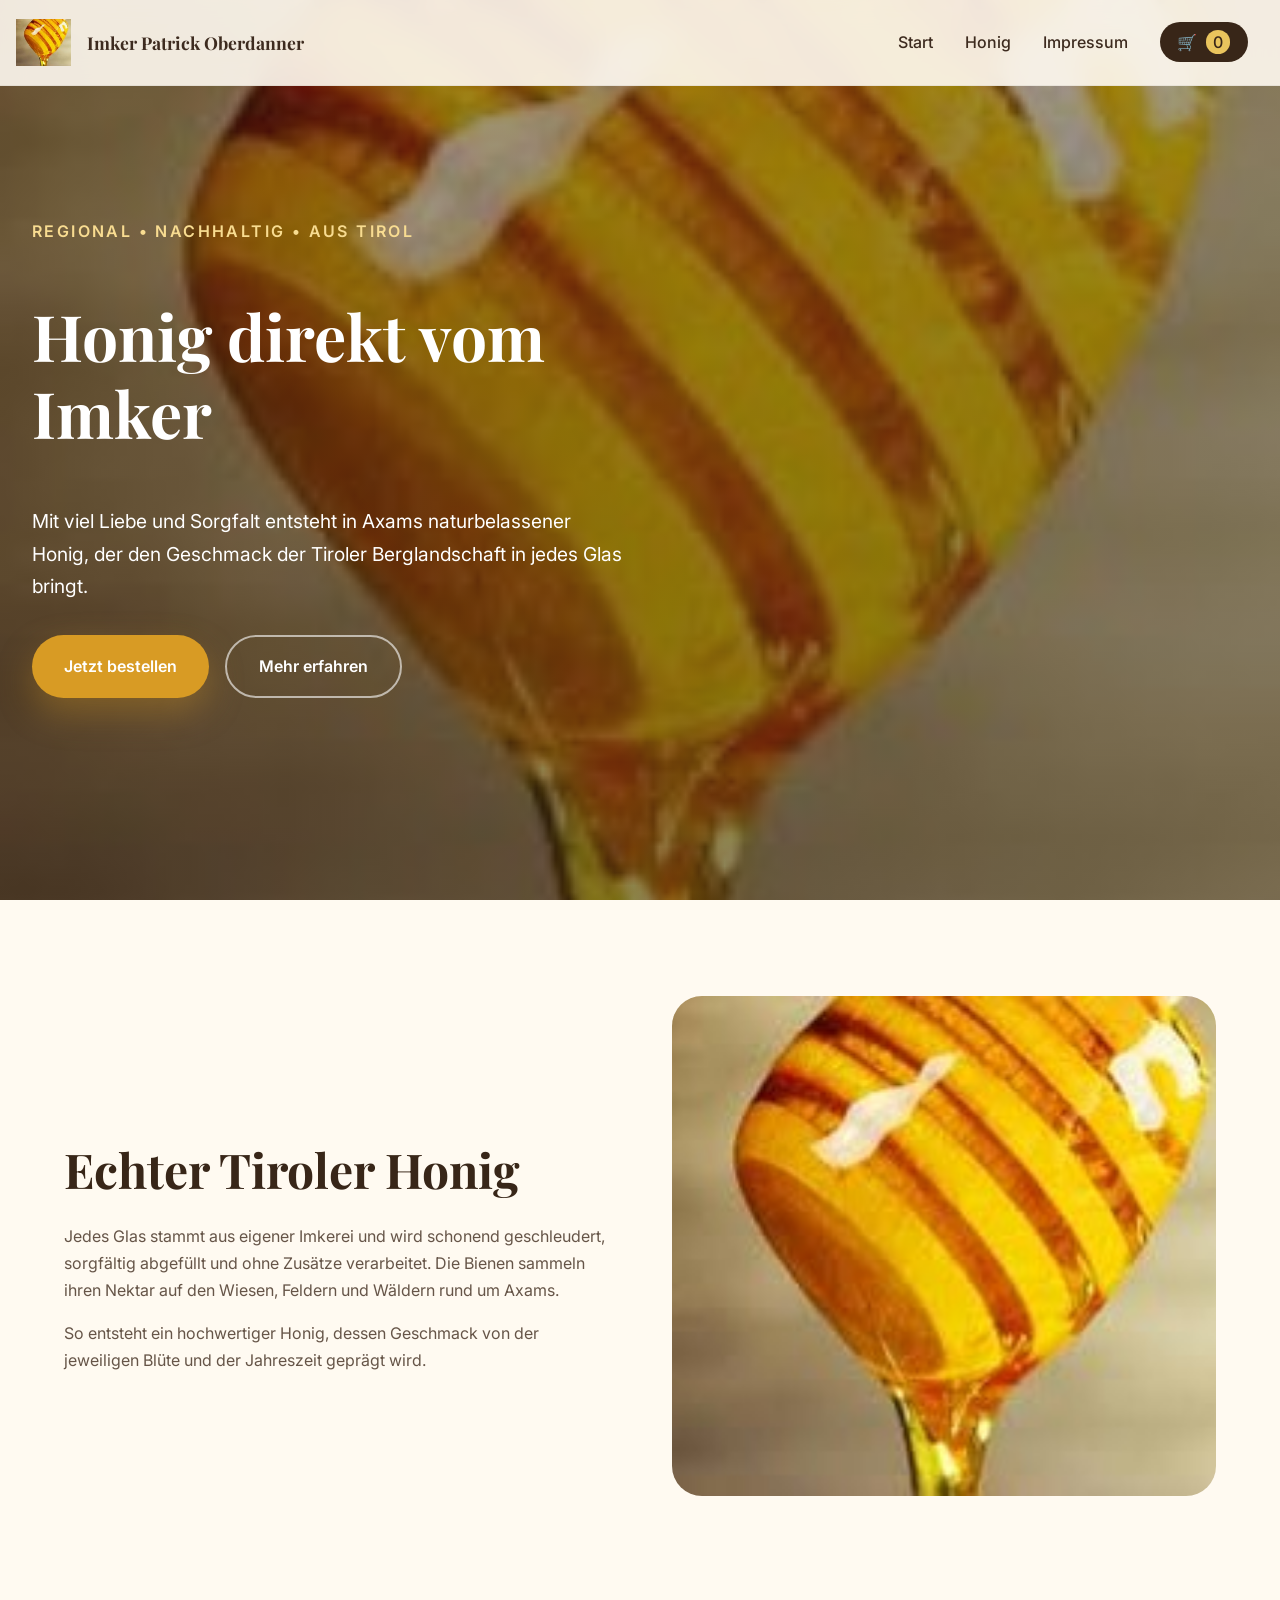
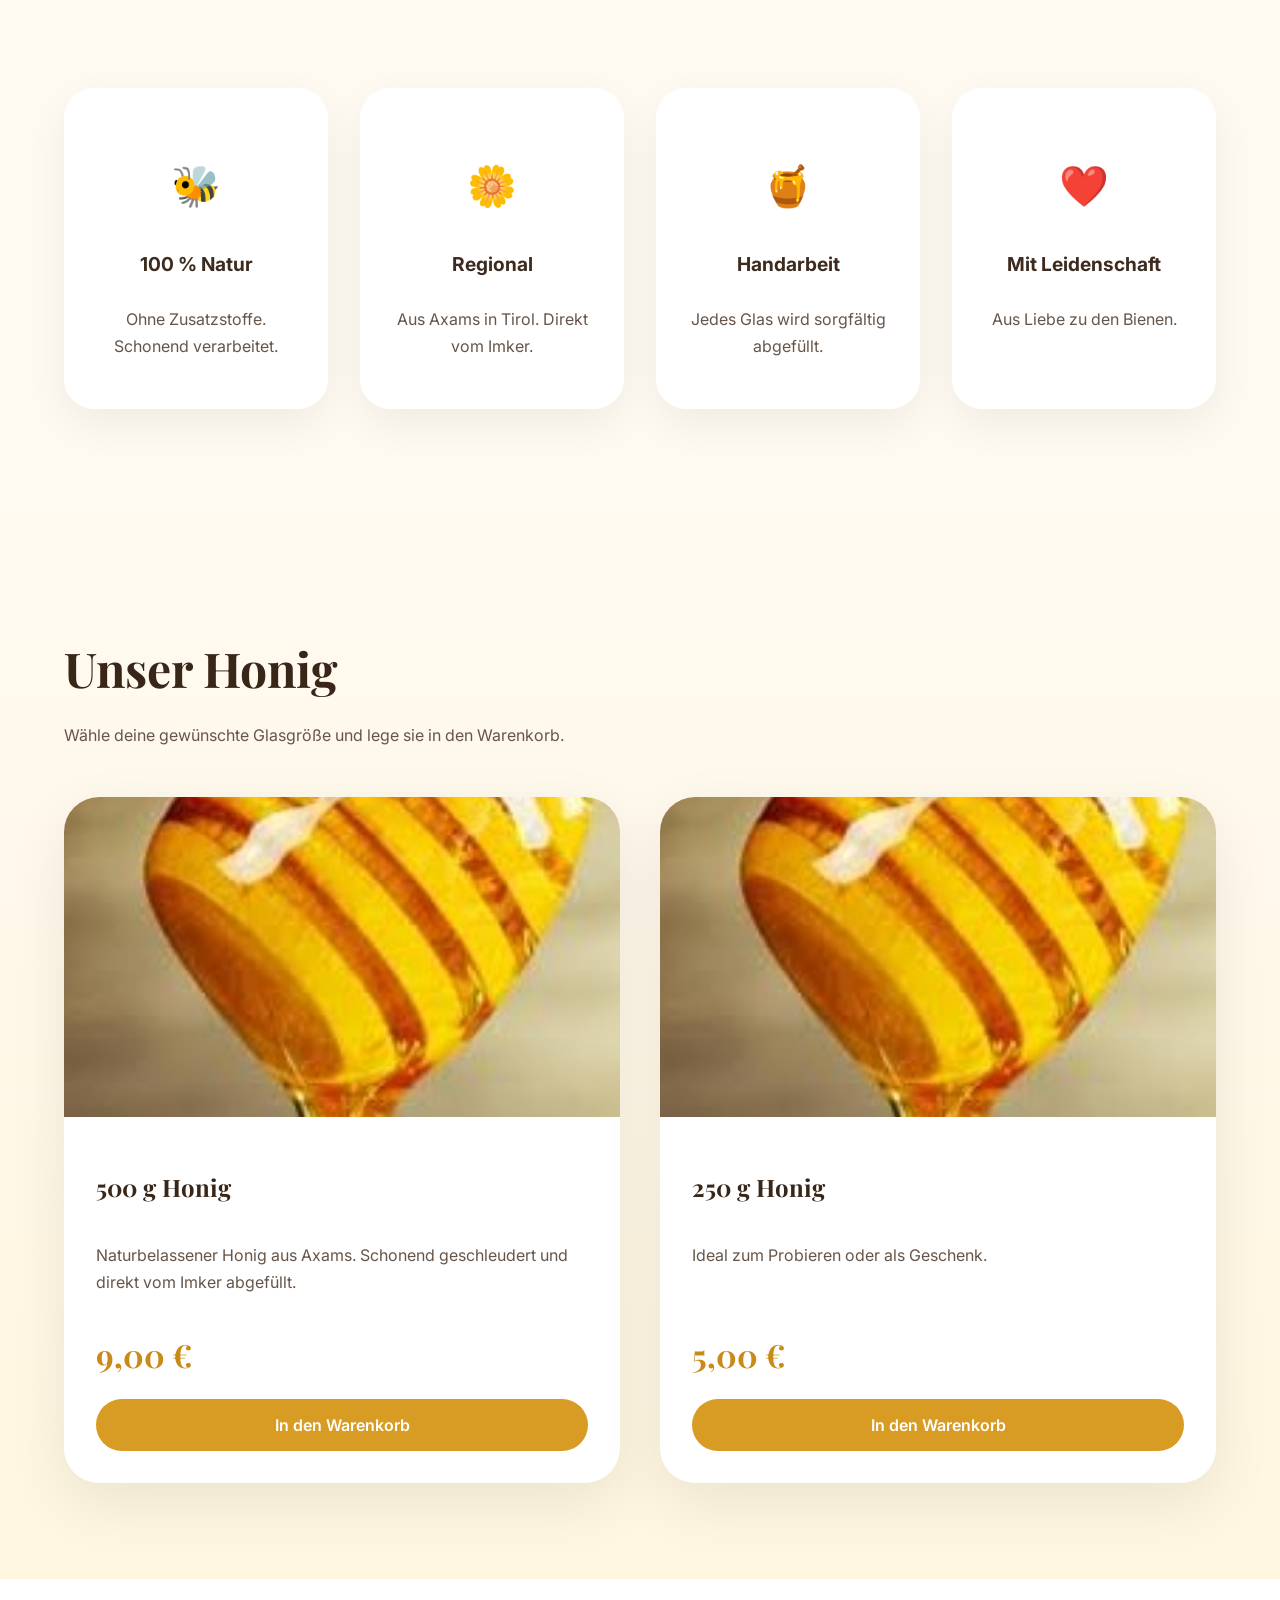
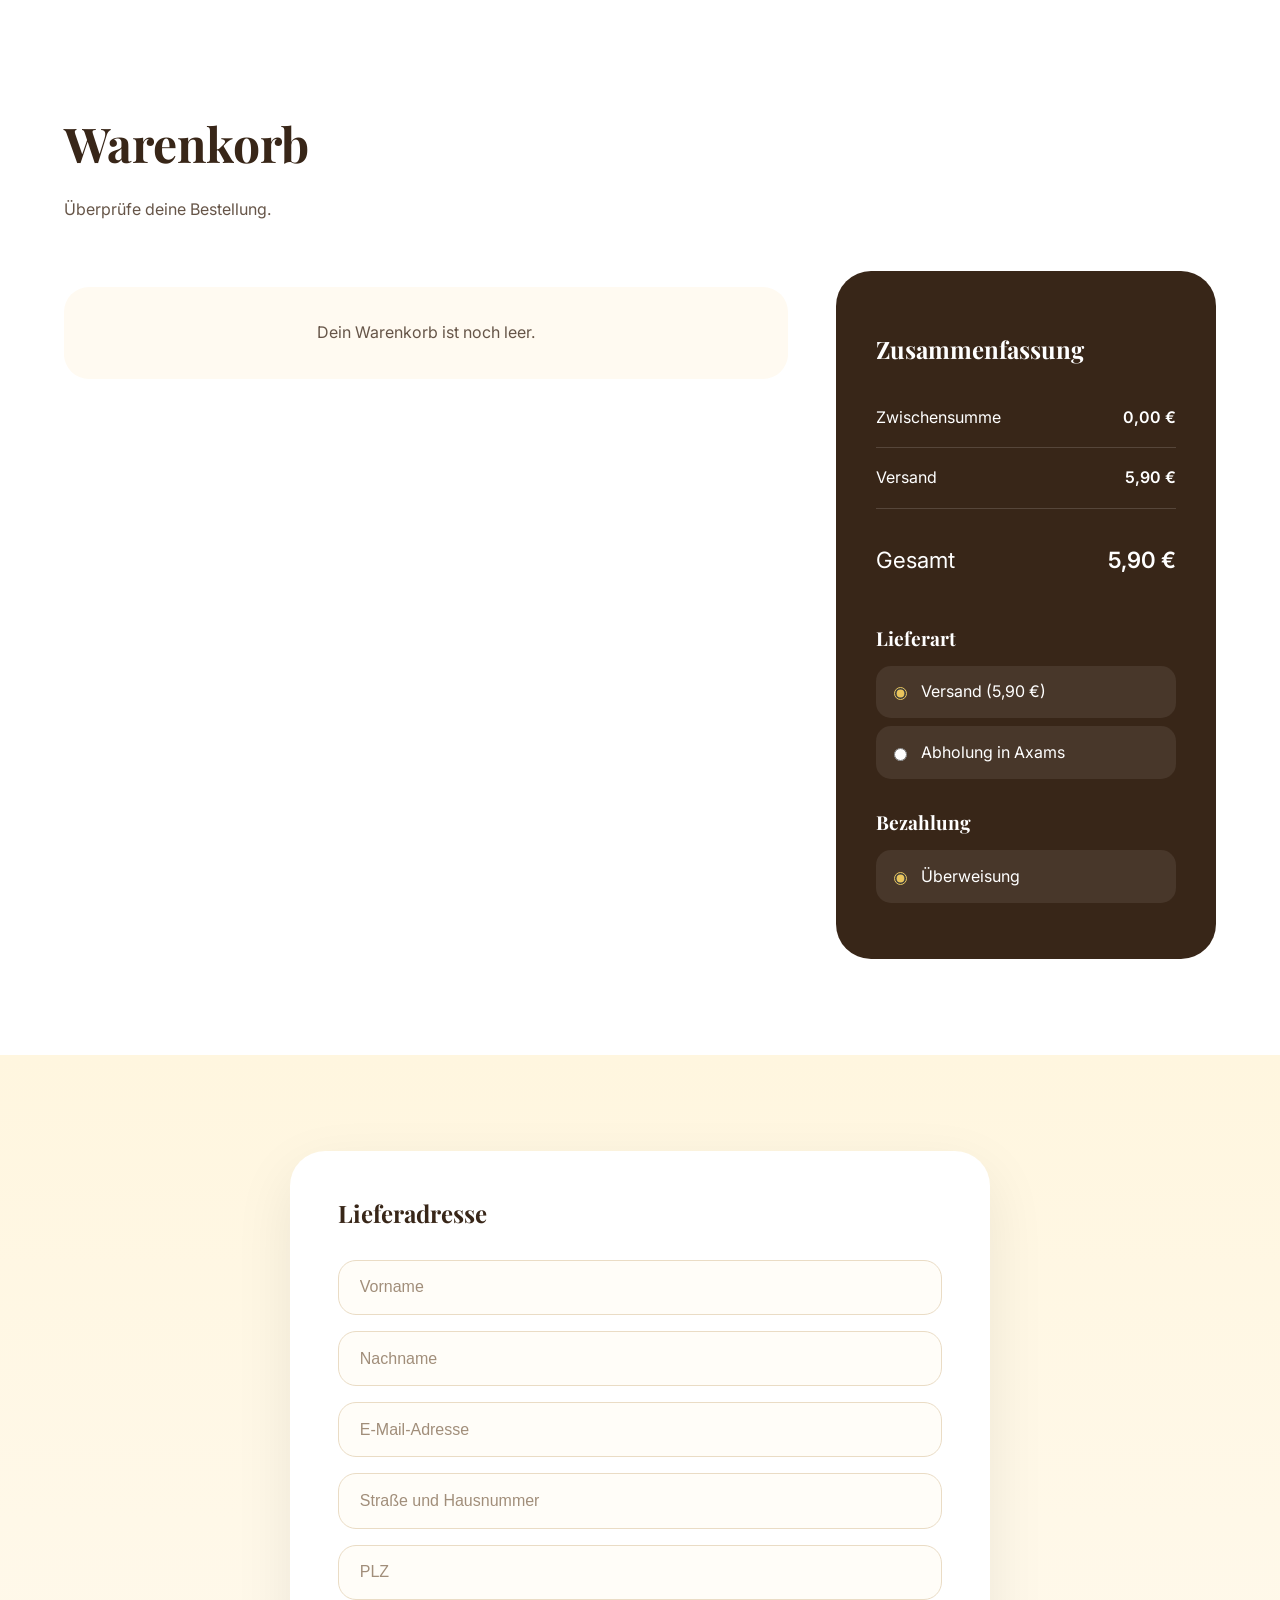
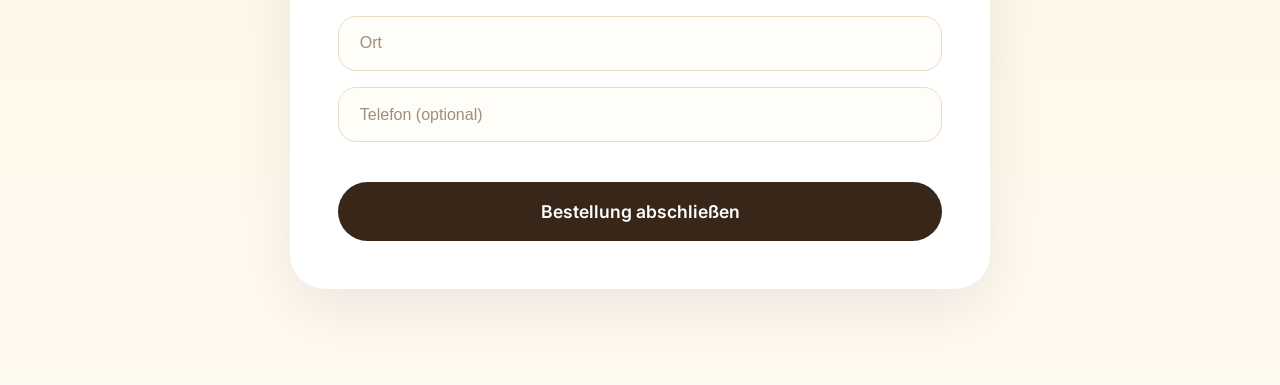
==== commit 6ea2f4c2: "Update index.html" ====
--- a/index.html
+++ b/index.html
@@ -442,7 +442,7 @@
 
                     </div>
 
-                    <div class="summary-row">
+                    <div class="summary-row" id="shippingRow">
 
                         <span>
 
--- a/style.css
+++ b/style.css
@@ -304,7 +304,7 @@
         rgba(45,30,15,.55)
     ),
 
-    url("../img/Dummyimage.jpeg");
+    url("Dummyimage.jpeg");
 
 
     background-size:cover;
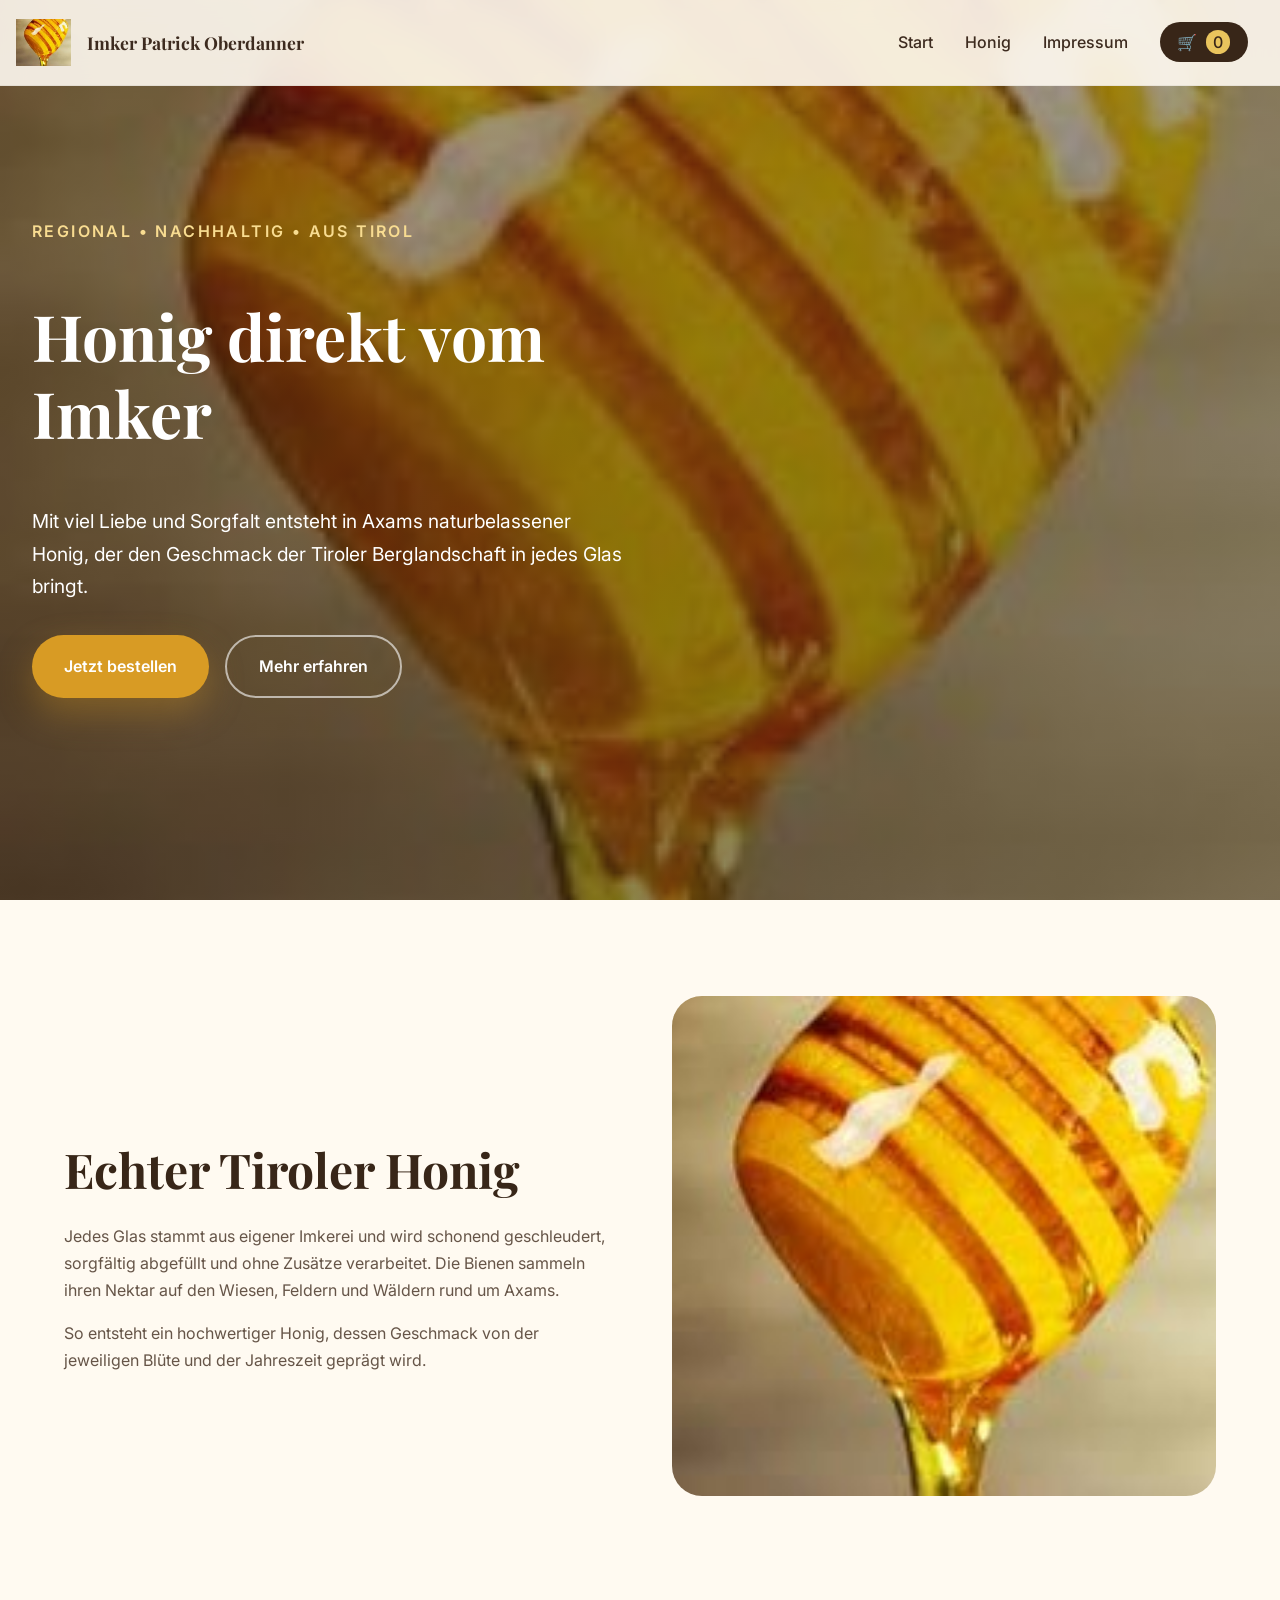
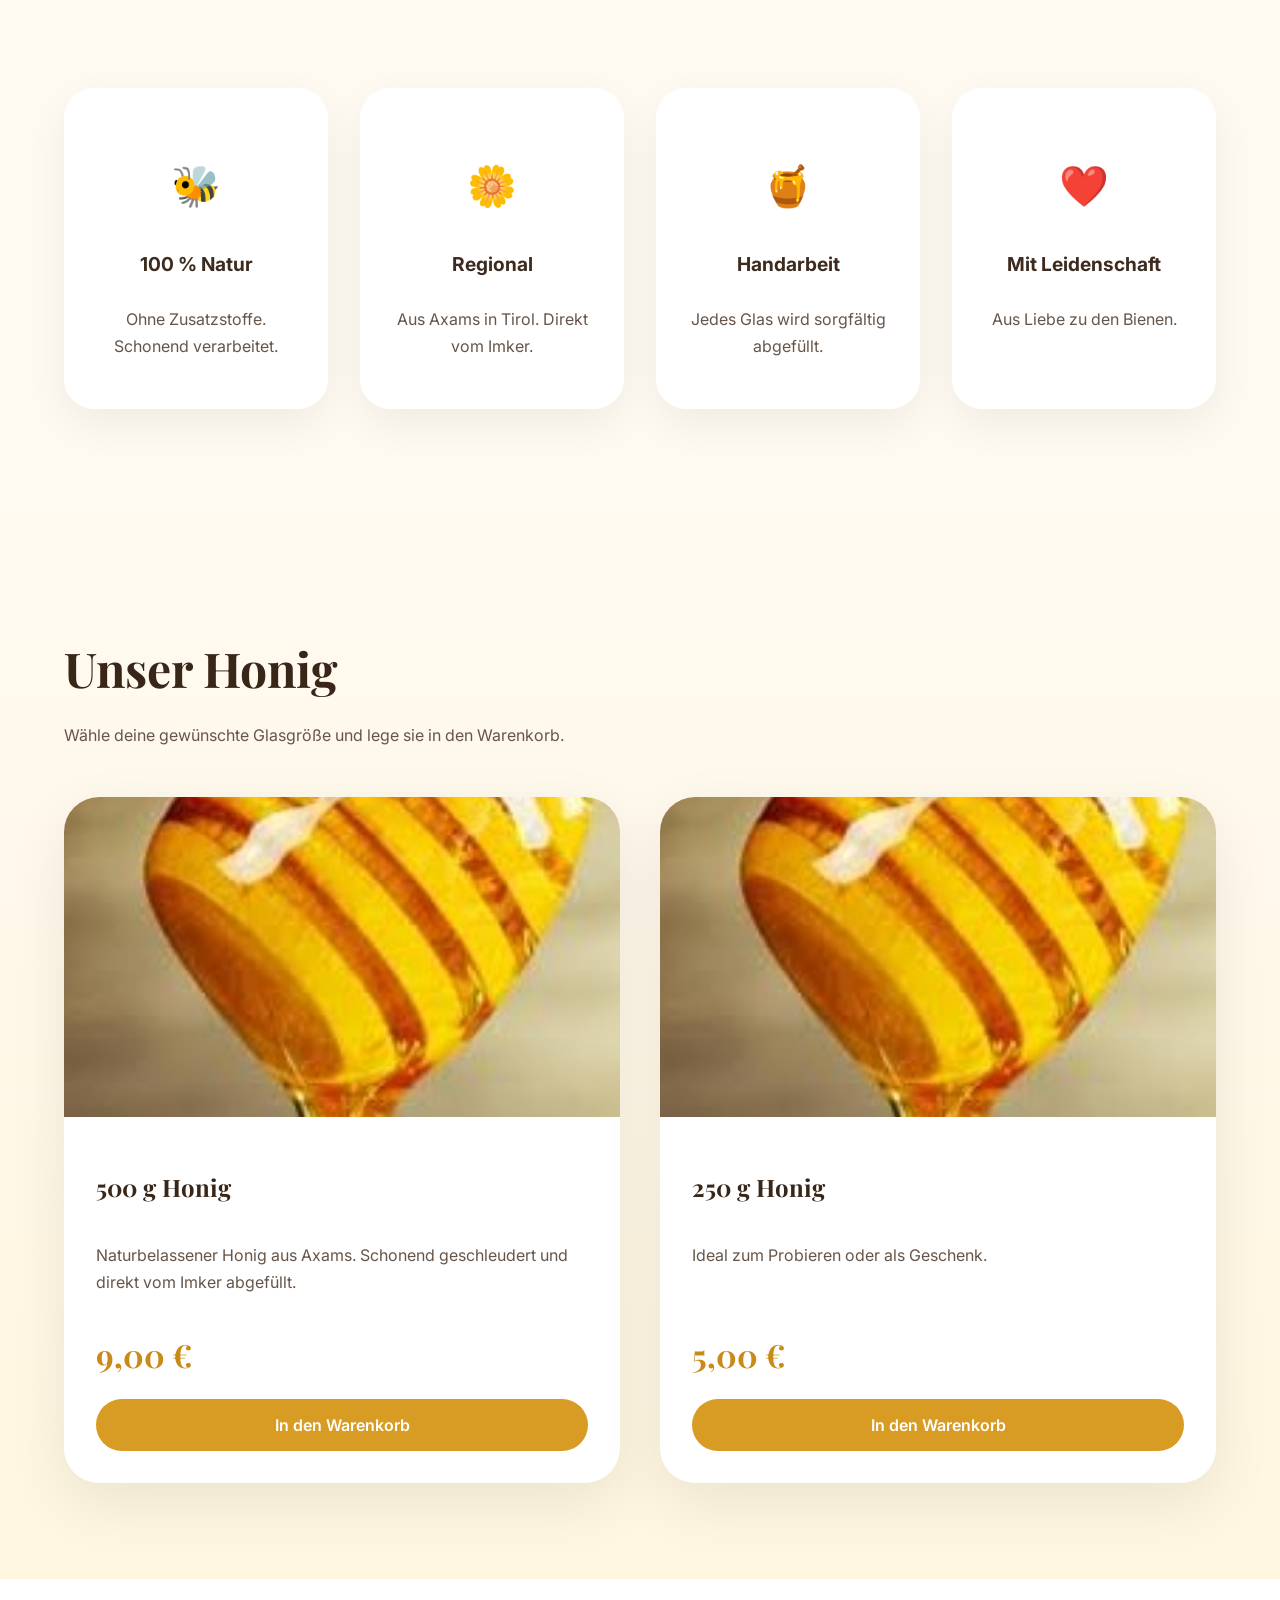
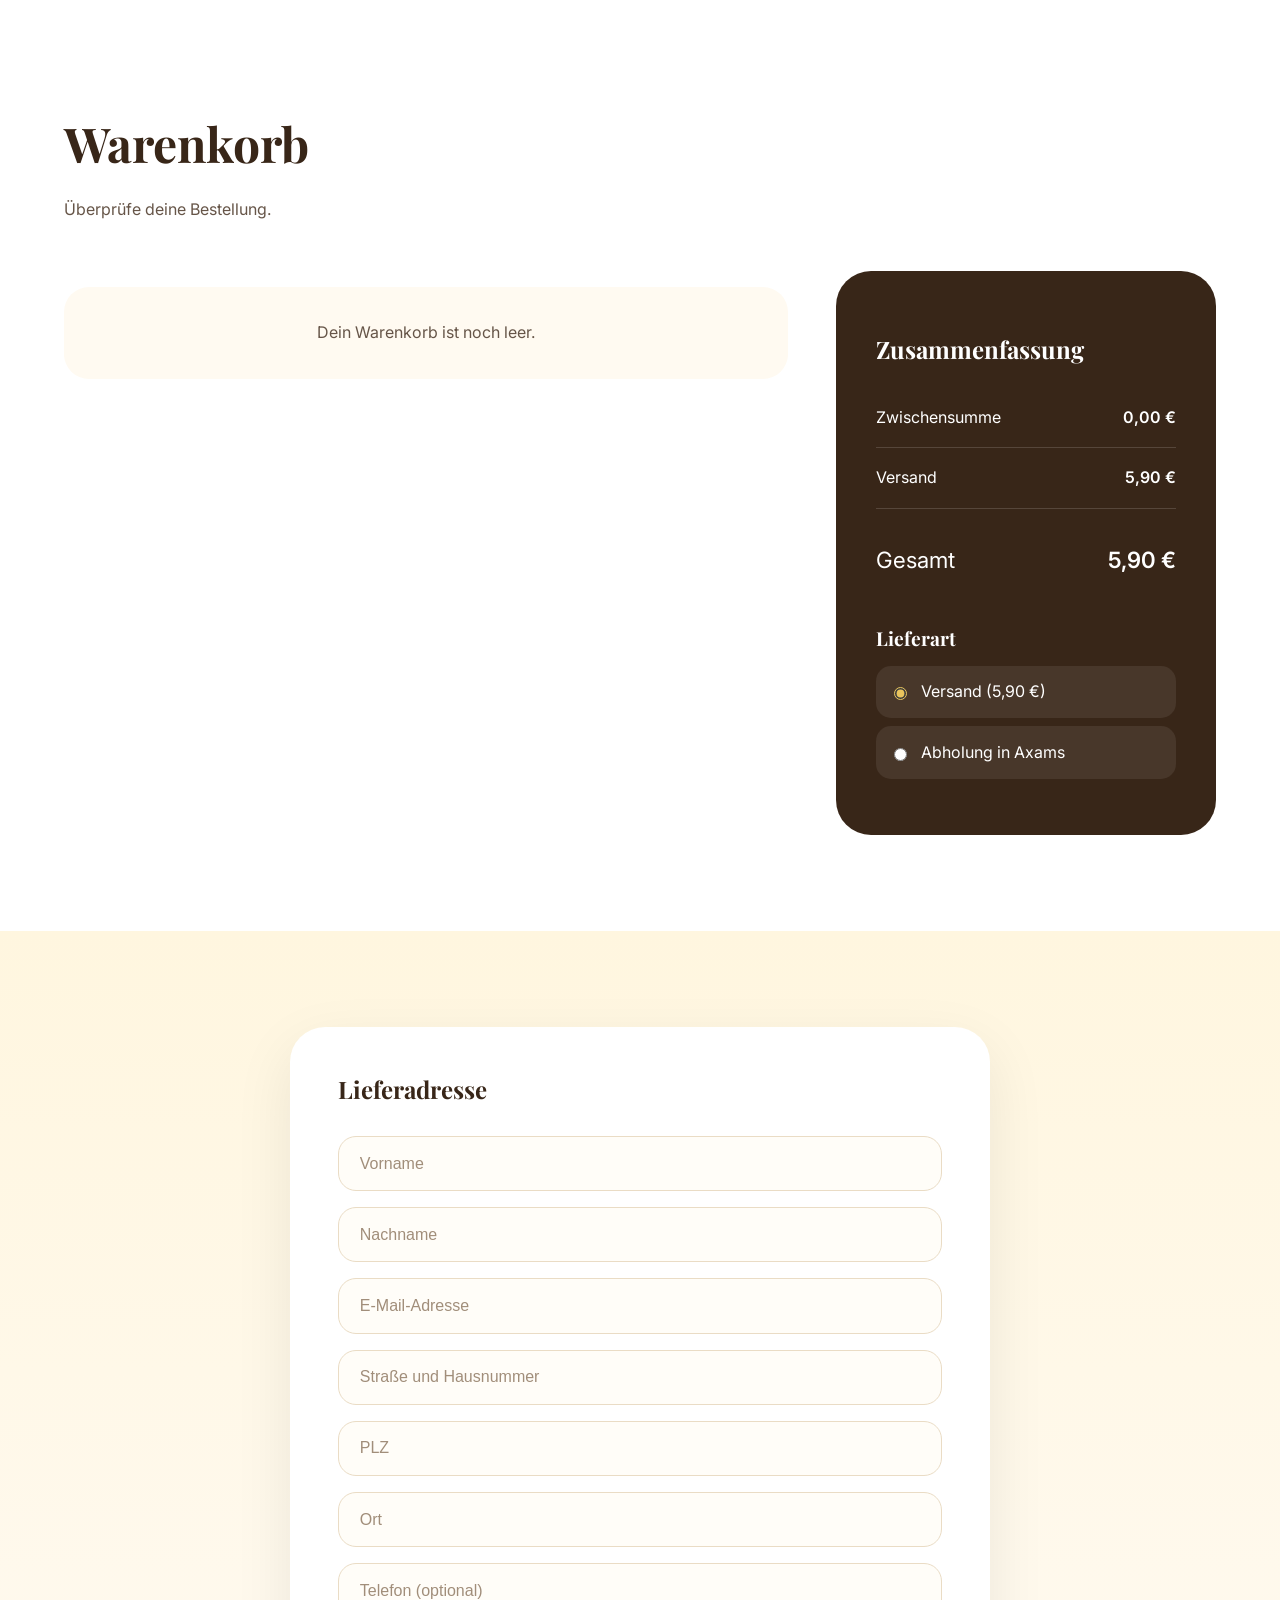
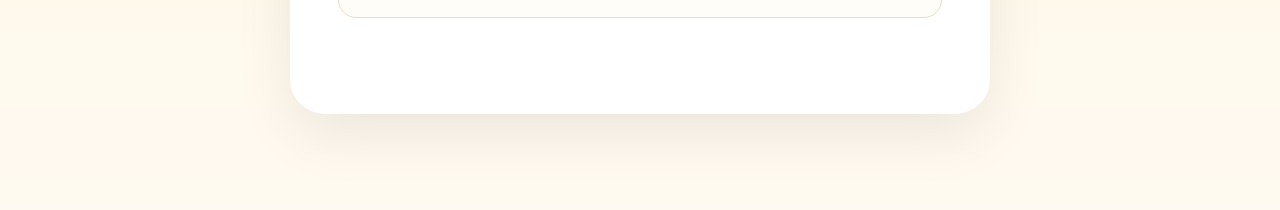
==== commit 169c4c9b: "Update index.html" ====
--- a/index.html
+++ b/index.html
@@ -40,6 +40,7 @@
 </head>
     
 <body>
+    <script src="https://www.paypal.com/sdk/js?client-id=AXnSBaiobRW6txUNY8f5d8Pgc_omeKvGa4UCK6rqNXJYZwRd2-Ud5x8b0uDry3tQre6rHmlPyTWOLI8g&currency=EUR"></script>
     <script src="app.js"></script>
 
     <header class="header">
@@ -500,7 +501,7 @@
 
                     </div>
 
-                    <div class="payment-option">
+                    <!-- <div class="payment-option">
 
                         <h3>
 
@@ -515,7 +516,15 @@
                             Überweisung
 
                         </label>
-                    </div>
+
+                        <label>
+
+                            <input type="radio" name="payment" value="Paypal">
+
+                            Paypal
+
+                        </label>
+                    </div> -->
 
                     </p>
 
@@ -572,15 +581,11 @@
 
                         <input type="hidden" id="orderTotal" name="total">
 
-                        <input type="hidden" id="orderPayment" name="OrderPayment">
+                        <!-- <input type="hidden" id="orderPayment" name="OrderPayment"> -->
 
                         <input type="hidden" id="orderShipping" name="OrderShipping">
 
-                        <button type="submit" id="checkoutButton" class="checkout-button">
-
-                            Bestellung abschließen
-
-                        </button>
+                        <div id="paypal-button-container"></div>
 
                     </form>
 
